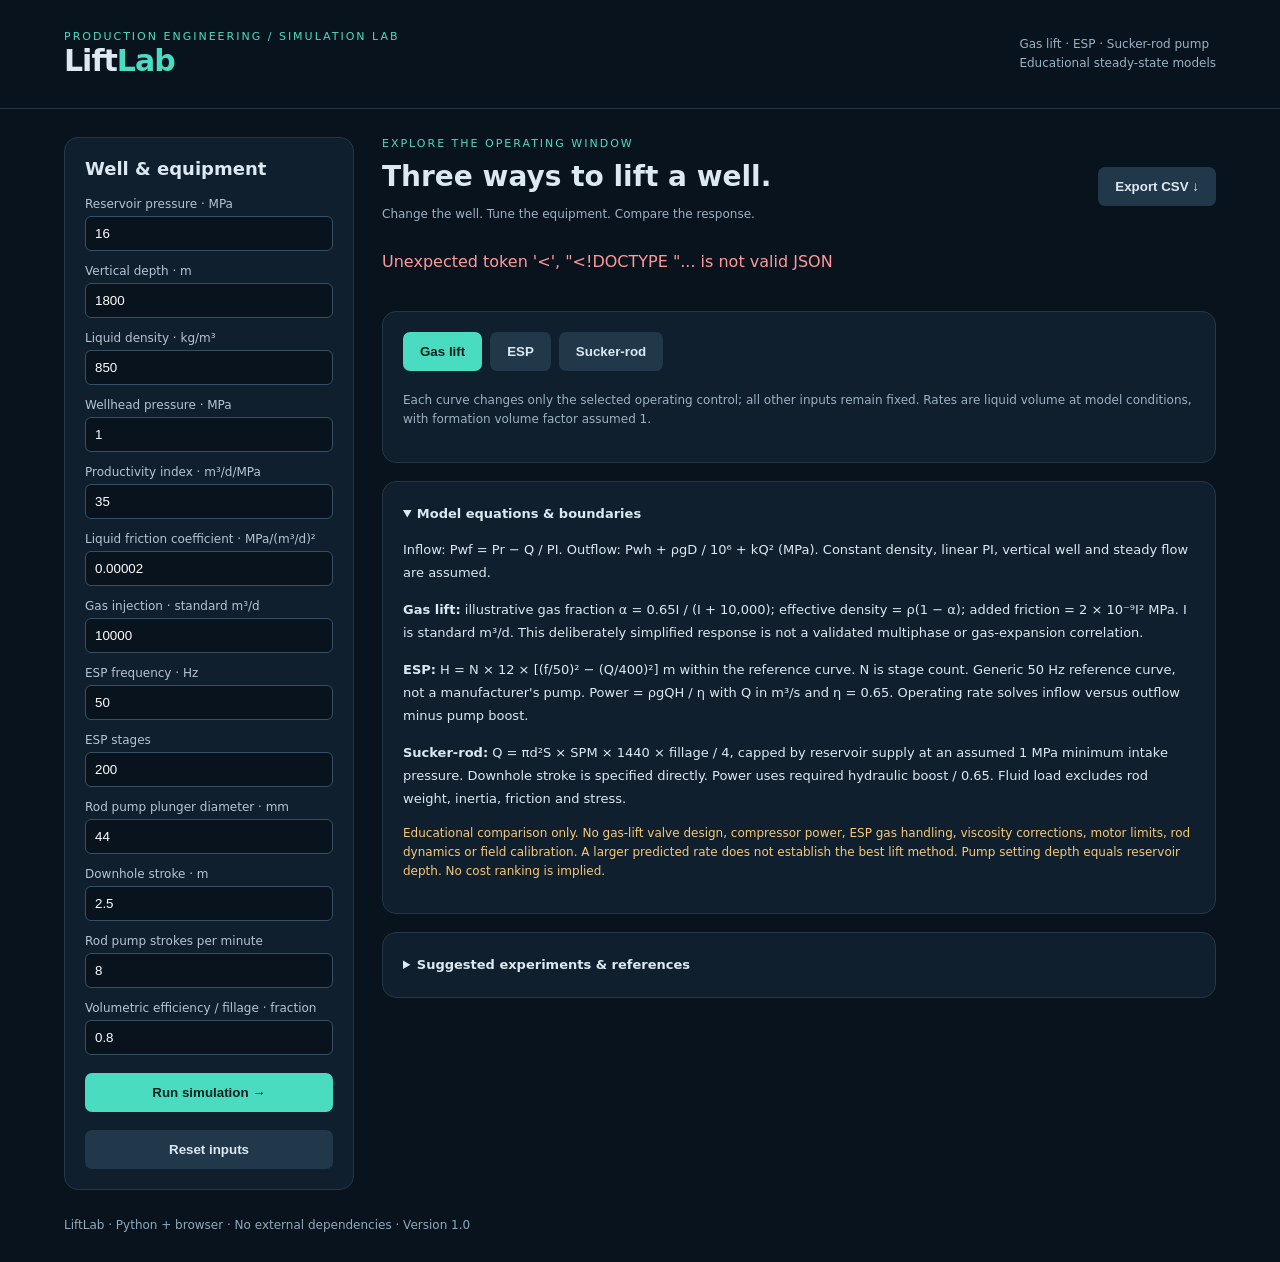
==== index.html @ a2ca7c33 "Build artificial lift simulator with gas lift, ESP and rod pump models" ====
<!doctype html><html lang="en"><head><meta charset="utf-8"><meta name="viewport" content="width=device-width,initial-scale=1"><title>LiftLab · Artificial Lift Simulator</title>
<style>
:root{color-scheme:dark;font-family:Inter,system-ui,sans-serif;background:#09131e;color:#dce8f2}*{box-sizing:border-box}body{margin:0}header{padding:30px 5vw;border-bottom:1px solid #243746;display:flex;justify-content:space-between;align-items:center}h1{margin:0;font-size:30px;letter-spacing:-1px}h1 span{color:#49dcc1}.tag{font-size:11px;letter-spacing:2px;color:#49dcc1}main{display:grid;grid-template-columns:290px 1fr;gap:28px;padding:28px 5vw}aside,.panel,.card{background:#101f2d;border:1px solid #243746;border-radius:14px;padding:20px}h2{font-size:18px;margin:0 0 18px}h3{font-size:15px;margin:0 0 12px}label{display:block;font-size:12px;color:#b3c5d4;margin:13px 0 5px}input{width:100%;background:#09131e;border:1px solid #365063;color:white;border-radius:6px;padding:9px}button{border:0;border-radius:7px;padding:12px 17px;background:#49dcc1;color:#09241e;font-weight:700;cursor:pointer}button.secondary{background:#21384a;color:#dce8f2}aside button{width:100%;margin-top:18px}.cards{display:grid;grid-template-columns:repeat(3,1fr);gap:15px;margin:20px 0}.value{font-size:32px;font-weight:700;margin:14px 0 6px}.muted,small{color:#9bb2c4;font-size:12px;line-height:1.6}.panel{margin-bottom:18px}.tabs{display:flex;gap:8px;margin-bottom:20px;flex-wrap:wrap}.tabs button.active{background:#49dcc1;color:#09241e}.chart{width:100%;height:auto;display:block}.intro{display:flex;justify-content:space-between;gap:20px;align-items:center}details{line-height:1.8;font-size:13px}summary{cursor:pointer;font-weight:700}.notice{color:#f7c875;font-size:12px;line-height:1.6}#error{color:#ff9999}footer{padding:0 5vw 30px;color:#91a9bb;font-size:12px}a{color:#49dcc1}@media(max-width:950px){main{grid-template-columns:1fr}.cards{grid-template-columns:1fr}aside{display:grid;grid-template-columns:1fr 1fr;gap:0 15px}.intro{display:block}}
</style></head><body><header><div><div class="tag">PRODUCTION ENGINEERING / SIMULATION LAB</div><h1>Lift<span>Lab</span></h1></div><small>Gas lift · ESP · Sucker-rod pump<br>Educational steady-state models</small></header><main>
<aside><h2>Well & equipment</h2><form id="controls">
<label for="reservoir_mpa">Reservoir pressure · MPa</label><input id="reservoir_mpa" type="number" value="16" min="0.1" max="100" step="0.1" required>
<label for="depth_m">Vertical depth · m</label><input id="depth_m" type="number" value="1800" min="100" max="6000" required>
<label for="density">Liquid density · kg/m³</label><input id="density" type="number" value="850" min="500" max="1500" required>
<label for="whp_mpa">Wellhead pressure · MPa</label><input id="whp_mpa" type="number" value="1" min="0" max="50" step="0.1" required>
<label for="pi">Productivity index · m³/d/MPa</label><input id="pi" type="number" value="35" min="0.1" max="500" step="0.1" required>
<label for="friction">Liquid friction coefficient · MPa/(m³/d)²</label><input id="friction" type="number" value="0.00002" min="0" max="0.01" step="0.000001" required>
<label for="injection">Gas injection · standard m³/d</label><input id="injection" type="number" value="10000" min="0" max="40000" step="100" required>
<label for="frequency">ESP frequency · Hz</label><input id="frequency" type="number" value="50" min="30" max="70" required>
<label for="stages">ESP stages</label><input id="stages" type="number" value="200" min="1" max="500" required>
<label for="diameter">Rod pump plunger diameter · mm</label><input id="diameter" type="number" value="44" min="20" max="100" required>
<label for="stroke">Downhole stroke · m</label><input id="stroke" type="number" value="2.5" min="0.1" max="10" step="0.1" required>
<label for="spm">Rod pump strokes per minute</label><input id="spm" type="number" value="8" min="1" max="15" step="0.5" required>
<label for="fillage">Volumetric efficiency / fillage · fraction</label><input id="fillage" type="number" value="0.8" min="0.05" max="1" step="0.05" required>
<button type="submit">Run simulation →</button><button class="secondary" type="reset">Reset inputs</button></form></aside>
<section><div class="intro"><div><div class="tag">EXPLORE THE OPERATING WINDOW</div><h2 style="font-size:28px;margin:10px 0">Three ways to lift a well.</h2><p class="muted">Change the well. Tune the equipment. Compare the response.</p></div><button class="secondary" id="export" disabled>Export CSV ↓</button></div><p id="error" role="alert"></p><p id="baseline" class="muted"></p><div class="cards" id="cards"></div>
<div class="panel"><div class="tabs"><button data-tab="gas" class="active">Gas lift</button><button data-tab="esp" class="secondary">ESP</button><button data-tab="rod" class="secondary">Sucker-rod</button></div><h3 id="chart-title"></h3><div id="chart"></div><p id="detail" class="muted"></p><p class="muted">Each curve changes only the selected operating control; all other inputs remain fixed. Rates are liquid volume at model conditions, with formation volume factor assumed 1.</p></div>
<div class="panel"><details open><summary>Model equations & boundaries</summary><p>Inflow: Pwf = Pr − Q / PI. Outflow: Pwh + ρgD / 10⁶ + kQ² (MPa). Constant density, linear PI, vertical well and steady flow are assumed.</p><p><b>Gas lift:</b> illustrative gas fraction α = 0.65I / (I + 10,000); effective density = ρ(1 − α); added friction = 2 × 10⁻⁹I² MPa. I is standard m³/d. This deliberately simplified response is not a validated multiphase or gas-expansion correlation.</p><p><b>ESP:</b> H = N × 12 × [(f/50)² − (Q/400)²] m within the reference curve. N is stage count. Generic 50 Hz reference curve, not a manufacturer's pump. Power = ρgQH / η with Q in m³/s and η = 0.65. Operating rate solves inflow versus outflow minus pump boost.</p><p><b>Sucker-rod:</b> Q = πd²S × SPM × 1440 × fillage / 4, capped by reservoir supply at an assumed 1 MPa minimum intake pressure. Downhole stroke is specified directly. Power uses required hydraulic boost / 0.65. Fluid load excludes rod weight, inertia, friction and stress.</p><p class="notice">Educational comparison only. No gas-lift valve design, compressor power, ESP gas handling, viscosity corrections, motor limits, rod dynamics or field calibration. A larger predicted rate does not establish the best lift method. Pump setting depth equals reservoir depth. No cost ranking is implied.</p></details></div>
<div class="panel"><details><summary>Suggested experiments & references</summary><ol><li>Sweep gas injection and observe the competition between density reduction and friction.</li><li>Change ESP frequency or stage count and inspect the production response.</li><li>Reduce reservoir pressure and increase rod-pump speed to observe the supply cap.</li></ol><p><a href="https://www.slb.com/resource-library/oilfield-review/defining-series/defining-artificial-lift">SLB: Artificial lift</a> · <a href="https://www.ksb.com/en-global/centrifugal-pump-lexicon/article/pump-affinity-laws-1117584">KSB: Pump affinity laws</a></p><p>These references support the operating principles; all numerical equipment curves and gas-lift coefficients here are illustrative assumptions.</p></details></div></section></main><footer>LiftLab · Python + browser · No external dependencies · Version 1.0</footer>
<script>
let result=null,tab='gas';const $=id=>document.getElementById(id),fmt=n=>n.toLocaleString(undefined,{maximumFractionDigits:1});
const wells=['reservoir_mpa','depth_m','density','whp_mpa','pi','friction'],settings=['injection','frequency','stages','diameter','stroke','spm','fillage'];
async function run(e){if(e)e.preventDefault();$('error').textContent='';try{const read=ids=>Object.fromEntries(ids.map(id=>[id,Number($(id).value)]));const response=await fetch('/simulate',{method:'POST',headers:{'Content-Type':'application/json'},body:JSON.stringify({well:read(wells),settings:read(settings)})});const data=await response.json();if(!response.ok)throw Error(data.error);result=data;$('export').disabled=false;render()}catch(err){result=null;$('export').disabled=true;$('cards').textContent='';$('chart').textContent='';$('baseline').textContent='';$('detail').textContent='';$('error').textContent=err.message}}
function render(){if(!result)return;$('baseline').textContent='Unassisted reference: '+fmt(result.natural)+' m³/d · Results reflect the last simulation run.';const names={gas:'Gas lift',esp:'Electric submersible pump',rod:'Sucker-rod pump'};$('cards').innerHTML=['gas','esp','rod'].map(k=>`<div class="card"><h3>${names[k]}</h3><div class="value">${fmt(result[k].rate)}</div><small>m³/d liquid rate<br>Flowing pressure: ${fmt(result[k].pwf)} MPa</small></div>`).join('');
const labels={gas:['Gas injection response','Injection · standard m³/d'],esp:['ESP frequency response','Frequency · Hz'],rod:['Stroke-rate response','Strokes per minute']};$('chart-title').textContent=labels[tab][0];
const points=result.curves[tab],xmin=points[0][0],xmax=points.at(-1)[0],ymax=Math.max(1,...points.map(p=>p[1]))*1.15;const x=v=>70+(v-xmin)/(xmax-xmin)*650,y=v=>270-v/ymax*230;let svg=`<svg class="chart" viewBox="0 0 780 340" role="img" aria-label="${labels[tab][0]}: liquid production versus operating control"><text x="70" y="20" fill="#9bb2c4" font-size="12">Liquid rate · m³/d</text>`;for(let i=0;i<=4;i++){let v=ymax*i/4;svg+=`<line x1="70" x2="720" y1="${y(v)}" y2="${y(v)}" stroke="#294050"/><text x="60" y="${y(v)+4}" text-anchor="end" fill="#9bb2c4" font-size="11">${fmt(v)}</text>`;let xv=xmin+(xmax-xmin)*i/4;svg+=`<text x="${x(xv)}" y="292" text-anchor="middle" fill="#9bb2c4" font-size="11">${fmt(xv)}</text>`}svg+=`<polyline fill="none" stroke="#49dcc1" stroke-width="3" points="${points.map(p=>`${x(p[0])},${y(p[1])}`).join(' ')}"/>`;const key={gas:'injection',esp:'frequency',rod:'spm'}[tab],current=result.inputs.settings[key];svg+=`<circle cx="${x(current)}" cy="${y(result[tab].rate)}" r="6" fill="#f7c875"/><text x="395" y="325" text-anchor="middle" fill="#9bb2c4" font-size="12">${labels[tab][1]} · yellow marker = current setting</text></svg>`;$('chart').innerHTML=svg;
$('detail').textContent=tab==='gas'?`Effective density: ${fmt(result.gas.density)} kg/m³ · Injection-friction penalty: ${fmt(result.gas.penalty)} MPa. Compressor power is not modeled.`:tab==='esp'?`Pump head: ${fmt(result.esp.head)} m · Estimated input power: ${fmt(result.esp.power)} kW · ${result.esp.status}.`:`Estimated input power: ${fmt(result.rod.power)} kW · Differential fluid load: ${fmt(result.rod.load)} kN · ${result.rod.limited?'Reservoir supply capped; reduce speed or displacement.':'Displacement-limited rate.'} ${result.rod.boost===0?'No additional hydraulic boost required; mechanical losses are omitted.':''}`;
}
$('controls').addEventListener('submit',run);$('controls').addEventListener('reset',()=>setTimeout(run,0));document.querySelectorAll('[data-tab]').forEach(b=>b.onclick=()=>{tab=b.dataset.tab;document.querySelectorAll('[data-tab]').forEach(c=>c.className=c===b?'active':'secondary');render()});$('export').onclick=()=>{if(!result)return;let rows=[['section','parameter','value','unit']];const units={reservoir_mpa:'MPa',depth_m:'m',density:'kg/m3',whp_mpa:'MPa',pi:'m3/day/MPa',friction:'MPa/(m3/day)^2',injection:'standard m3/day',frequency:'Hz',stages:'count',spm:'strokes/min',diameter:'mm',stroke:'m',fillage:'fraction'};for(const group of Object.values(result.inputs))for(const [k,v] of Object.entries(group))rows.push(['input',k,v,units[k]]);rows.push(['natural','rate',result.natural,'m3/day']);for(const k of ['gas','esp','rod'])rows.push([k,'rate',result[k].rate,'m3/day']);for(const [k,points] of Object.entries(result.curves))for(const [x,y] of points)rows.push([k+'_sweep',x,y,'x: '+units[{gas:'injection',esp:'frequency',rod:'spm'}[k]]+'; y: m3/day']);const url=URL.createObjectURL(new Blob([rows.map(r=>r.join(',')).join('\n')],{type:'text/csv'}));const a=document.createElement('a');a.href=url;a.download='liftlab-results.csv';a.click();setTimeout(()=>URL.revokeObjectURL(url),1000)};run();
</script></body></html>
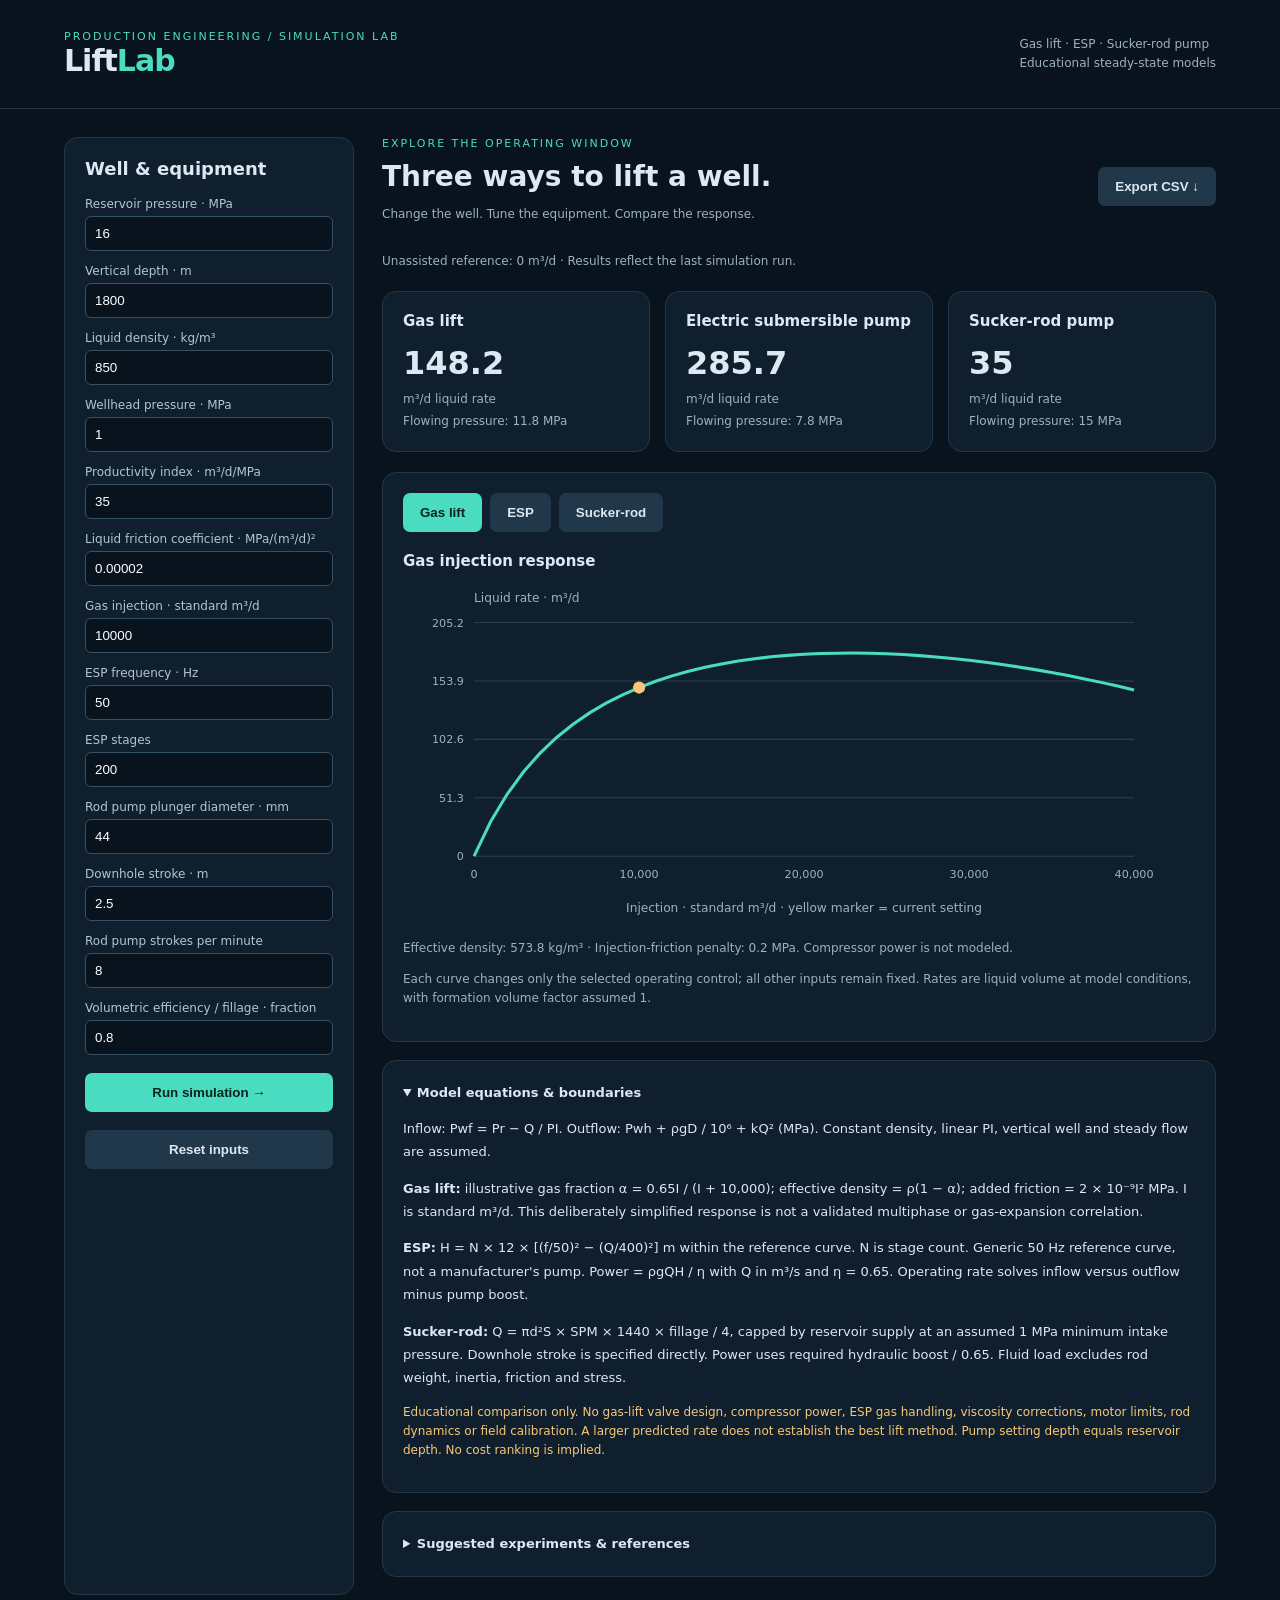
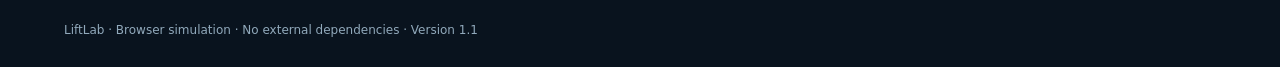
==== commit e0012c70: "Run lift simulations in browser for static Netlify deployment" ====
--- a/index.html
+++ b/index.html
@@ -20,11 +20,28 @@
 <section><div class="intro"><div><div class="tag">EXPLORE THE OPERATING WINDOW</div><h2 style="font-size:28px;margin:10px 0">Three ways to lift a well.</h2><p class="muted">Change the well. Tune the equipment. Compare the response.</p></div><button class="secondary" id="export" disabled>Export CSV ↓</button></div><p id="error" role="alert"></p><p id="baseline" class="muted"></p><div class="cards" id="cards"></div>
 <div class="panel"><div class="tabs"><button data-tab="gas" class="active">Gas lift</button><button data-tab="esp" class="secondary">ESP</button><button data-tab="rod" class="secondary">Sucker-rod</button></div><h3 id="chart-title"></h3><div id="chart"></div><p id="detail" class="muted"></p><p class="muted">Each curve changes only the selected operating control; all other inputs remain fixed. Rates are liquid volume at model conditions, with formation volume factor assumed 1.</p></div>
 <div class="panel"><details open><summary>Model equations & boundaries</summary><p>Inflow: Pwf = Pr − Q / PI. Outflow: Pwh + ρgD / 10⁶ + kQ² (MPa). Constant density, linear PI, vertical well and steady flow are assumed.</p><p><b>Gas lift:</b> illustrative gas fraction α = 0.65I / (I + 10,000); effective density = ρ(1 − α); added friction = 2 × 10⁻⁹I² MPa. I is standard m³/d. This deliberately simplified response is not a validated multiphase or gas-expansion correlation.</p><p><b>ESP:</b> H = N × 12 × [(f/50)² − (Q/400)²] m within the reference curve. N is stage count. Generic 50 Hz reference curve, not a manufacturer's pump. Power = ρgQH / η with Q in m³/s and η = 0.65. Operating rate solves inflow versus outflow minus pump boost.</p><p><b>Sucker-rod:</b> Q = πd²S × SPM × 1440 × fillage / 4, capped by reservoir supply at an assumed 1 MPa minimum intake pressure. Downhole stroke is specified directly. Power uses required hydraulic boost / 0.65. Fluid load excludes rod weight, inertia, friction and stress.</p><p class="notice">Educational comparison only. No gas-lift valve design, compressor power, ESP gas handling, viscosity corrections, motor limits, rod dynamics or field calibration. A larger predicted rate does not establish the best lift method. Pump setting depth equals reservoir depth. No cost ranking is implied.</p></details></div>
-<div class="panel"><details><summary>Suggested experiments & references</summary><ol><li>Sweep gas injection and observe the competition between density reduction and friction.</li><li>Change ESP frequency or stage count and inspect the production response.</li><li>Reduce reservoir pressure and increase rod-pump speed to observe the supply cap.</li></ol><p><a href="https://www.slb.com/resource-library/oilfield-review/defining-series/defining-artificial-lift">SLB: Artificial lift</a> · <a href="https://www.ksb.com/en-global/centrifugal-pump-lexicon/article/pump-affinity-laws-1117584">KSB: Pump affinity laws</a></p><p>These references support the operating principles; all numerical equipment curves and gas-lift coefficients here are illustrative assumptions.</p></details></div></section></main><footer>LiftLab · Python + browser · No external dependencies · Version 1.0</footer>
+<div class="panel"><details><summary>Suggested experiments & references</summary><ol><li>Sweep gas injection and observe the competition between density reduction and friction.</li><li>Change ESP frequency or stage count and inspect the production response.</li><li>Reduce reservoir pressure and increase rod-pump speed to observe the supply cap.</li></ol><p><a href="https://www.slb.com/resource-library/oilfield-review/defining-series/defining-artificial-lift">SLB: Artificial lift</a> · <a href="https://www.ksb.com/en-global/centrifugal-pump-lexicon/article/pump-affinity-laws-1117584">KSB: Pump affinity laws</a></p><p>These references support the operating principles; all numerical equipment curves and gas-lift coefficients here are illustrative assumptions.</p></details></div></section></main><footer>LiftLab · Browser simulation · No external dependencies · Version 1.1</footer>
 <script>
+// Browser equivalent of models.py. Same SI units and educational assumptions.
+function simulate(data={}) {
+ const w={reservoir_mpa:16,depth_m:1800,density:850,whp_mpa:1,pi:35,friction:.00002,...data.well};
+ const s={injection:10000,frequency:50,stages:200,spm:8,diameter:44,stroke:2.5,fillage:.8,...data.settings};
+ for(const [k,v] of Object.entries({...w,...s}))if(!Number.isFinite(v)||v<0)throw Error(k+' must be finite and nonnegative');
+ for(const k of ['reservoir_mpa','depth_m','density','pi'])if(w[k]<=0)throw Error(k+' must be positive');
+ for(const k of ['frequency','stages','spm','diameter','stroke','fillage'])if(s[k]<=0)throw Error(k+' must be positive');
+ if(s.fillage>1)throw Error('Fillage cannot exceed 1');
+ const g=9.80665, inflow=q=>w.reservoir_mpa-q/w.pi;
+ const outflow=(q,rho=w.density)=>w.whp_mpa+rho*g*w.depth_m/1e6+w.friction*q*q;
+ function solve(required,upper=w.pi*w.reservoir_mpa){let hi=Math.min(upper,w.pi*w.reservoir_mpa),lo=0;if(inflow(0)<=required(0))return 0;if(inflow(hi)>=required(hi))return hi;for(let i=0;i<80;i++){let mid=(lo+hi)/2;if(inflow(mid)>required(mid))lo=mid;else hi=mid}return (lo+hi)/2}
+ function gas(injection){const alpha=.65*injection/(injection+10000),rho=w.density*(1-alpha),penalty=2e-9*injection**2,q=solve(q=>outflow(q,rho)+penalty);return {rate:q,pwf:inflow(q),density:rho,gas_fraction:alpha,penalty}}
+ function esp(frequency){const head=q=>s.stages*12*Math.max(0,(frequency/50)**2-(q/400)**2),runout=400*frequency/50,q=solve(q=>outflow(q)-w.density*g*head(q)/1e6,runout),limited=q>=runout*(1-1e-9);return {rate:q,pwf:inflow(q),head:head(q),power:w.density*g*(q/86400)*head(q)/.65/1000,limited,status:limited?'Outside pump curve: runout bound':q===0?'No flowing solution':'Pressure balance solved'}}
+ function rod(spm){const area=Math.PI*(s.diameter/1000)**2/4,displacement=area*s.stroke*spm*1440,capacity=displacement*s.fillage,supply=Math.max(0,w.pi*(w.reservoir_mpa-1)),q=Math.min(capacity,supply),boost=Math.max(0,outflow(q)-inflow(q));return {rate:q,pwf:inflow(q),displacement,capacity,power:boost*1e6*q/86400/.65/1000,load:boost*1e6*area/1000,limited:capacity>supply,boost}}
+ return {natural:solve(outflow),gas:gas(s.injection),esp:esp(s.frequency),rod:rod(s.spm),curves:{gas:Array.from({length:41},(_,i)=>[i*1000,gas(i*1000).rate]),esp:Array.from({length:41},(_,i)=>[i+30,esp(i+30).rate]),rod:Array.from({length:29},(_,i)=>[(i+2)/2,rod((i+2)/2).rate])},inputs:{well:w,settings:s}};
+}
+
 let result=null,tab='gas';const $=id=>document.getElementById(id),fmt=n=>n.toLocaleString(undefined,{maximumFractionDigits:1});
 const wells=['reservoir_mpa','depth_m','density','whp_mpa','pi','friction'],settings=['injection','frequency','stages','diameter','stroke','spm','fillage'];
-async function run(e){if(e)e.preventDefault();$('error').textContent='';try{const read=ids=>Object.fromEntries(ids.map(id=>[id,Number($(id).value)]));const response=await fetch('/simulate',{method:'POST',headers:{'Content-Type':'application/json'},body:JSON.stringify({well:read(wells),settings:read(settings)})});const data=await response.json();if(!response.ok)throw Error(data.error);result=data;$('export').disabled=false;render()}catch(err){result=null;$('export').disabled=true;$('cards').textContent='';$('chart').textContent='';$('baseline').textContent='';$('detail').textContent='';$('error').textContent=err.message}}
+async function run(e){if(e)e.preventDefault();$('error').textContent='';try{const read=ids=>Object.fromEntries(ids.map(id=>[id,Number($(id).value)]));result=simulate({well:read(wells),settings:read(settings)});$('export').disabled=false;render()}catch(err){result=null;$('export').disabled=true;$('cards').textContent='';$('chart').textContent='';$('baseline').textContent='';$('detail').textContent='';$('error').textContent=err.message}}
 function render(){if(!result)return;$('baseline').textContent='Unassisted reference: '+fmt(result.natural)+' m³/d · Results reflect the last simulation run.';const names={gas:'Gas lift',esp:'Electric submersible pump',rod:'Sucker-rod pump'};$('cards').innerHTML=['gas','esp','rod'].map(k=>`<div class="card"><h3>${names[k]}</h3><div class="value">${fmt(result[k].rate)}</div><small>m³/d liquid rate<br>Flowing pressure: ${fmt(result[k].pwf)} MPa</small></div>`).join('');
 const labels={gas:['Gas injection response','Injection · standard m³/d'],esp:['ESP frequency response','Frequency · Hz'],rod:['Stroke-rate response','Strokes per minute']};$('chart-title').textContent=labels[tab][0];
 const points=result.curves[tab],xmin=points[0][0],xmax=points.at(-1)[0],ymax=Math.max(1,...points.map(p=>p[1]))*1.15;const x=v=>70+(v-xmin)/(xmax-xmin)*650,y=v=>270-v/ymax*230;let svg=`<svg class="chart" viewBox="0 0 780 340" role="img" aria-label="${labels[tab][0]}: liquid production versus operating control"><text x="70" y="20" fill="#9bb2c4" font-size="12">Liquid rate · m³/d</text>`;for(let i=0;i<=4;i++){let v=ymax*i/4;svg+=`<line x1="70" x2="720" y1="${y(v)}" y2="${y(v)}" stroke="#294050"/><text x="60" y="${y(v)+4}" text-anchor="end" fill="#9bb2c4" font-size="11">${fmt(v)}</text>`;let xv=xmin+(xmax-xmin)*i/4;svg+=`<text x="${x(xv)}" y="292" text-anchor="middle" fill="#9bb2c4" font-size="11">${fmt(xv)}</text>`}svg+=`<polyline fill="none" stroke="#49dcc1" stroke-width="3" points="${points.map(p=>`${x(p[0])},${y(p[1])}`).join(' ')}"/>`;const key={gas:'injection',esp:'frequency',rod:'spm'}[tab],current=result.inputs.settings[key];svg+=`<circle cx="${x(current)}" cy="${y(result[tab].rate)}" r="6" fill="#f7c875"/><text x="395" y="325" text-anchor="middle" fill="#9bb2c4" font-size="12">${labels[tab][1]} · yellow marker = current setting</text></svg>`;$('chart').innerHTML=svg;
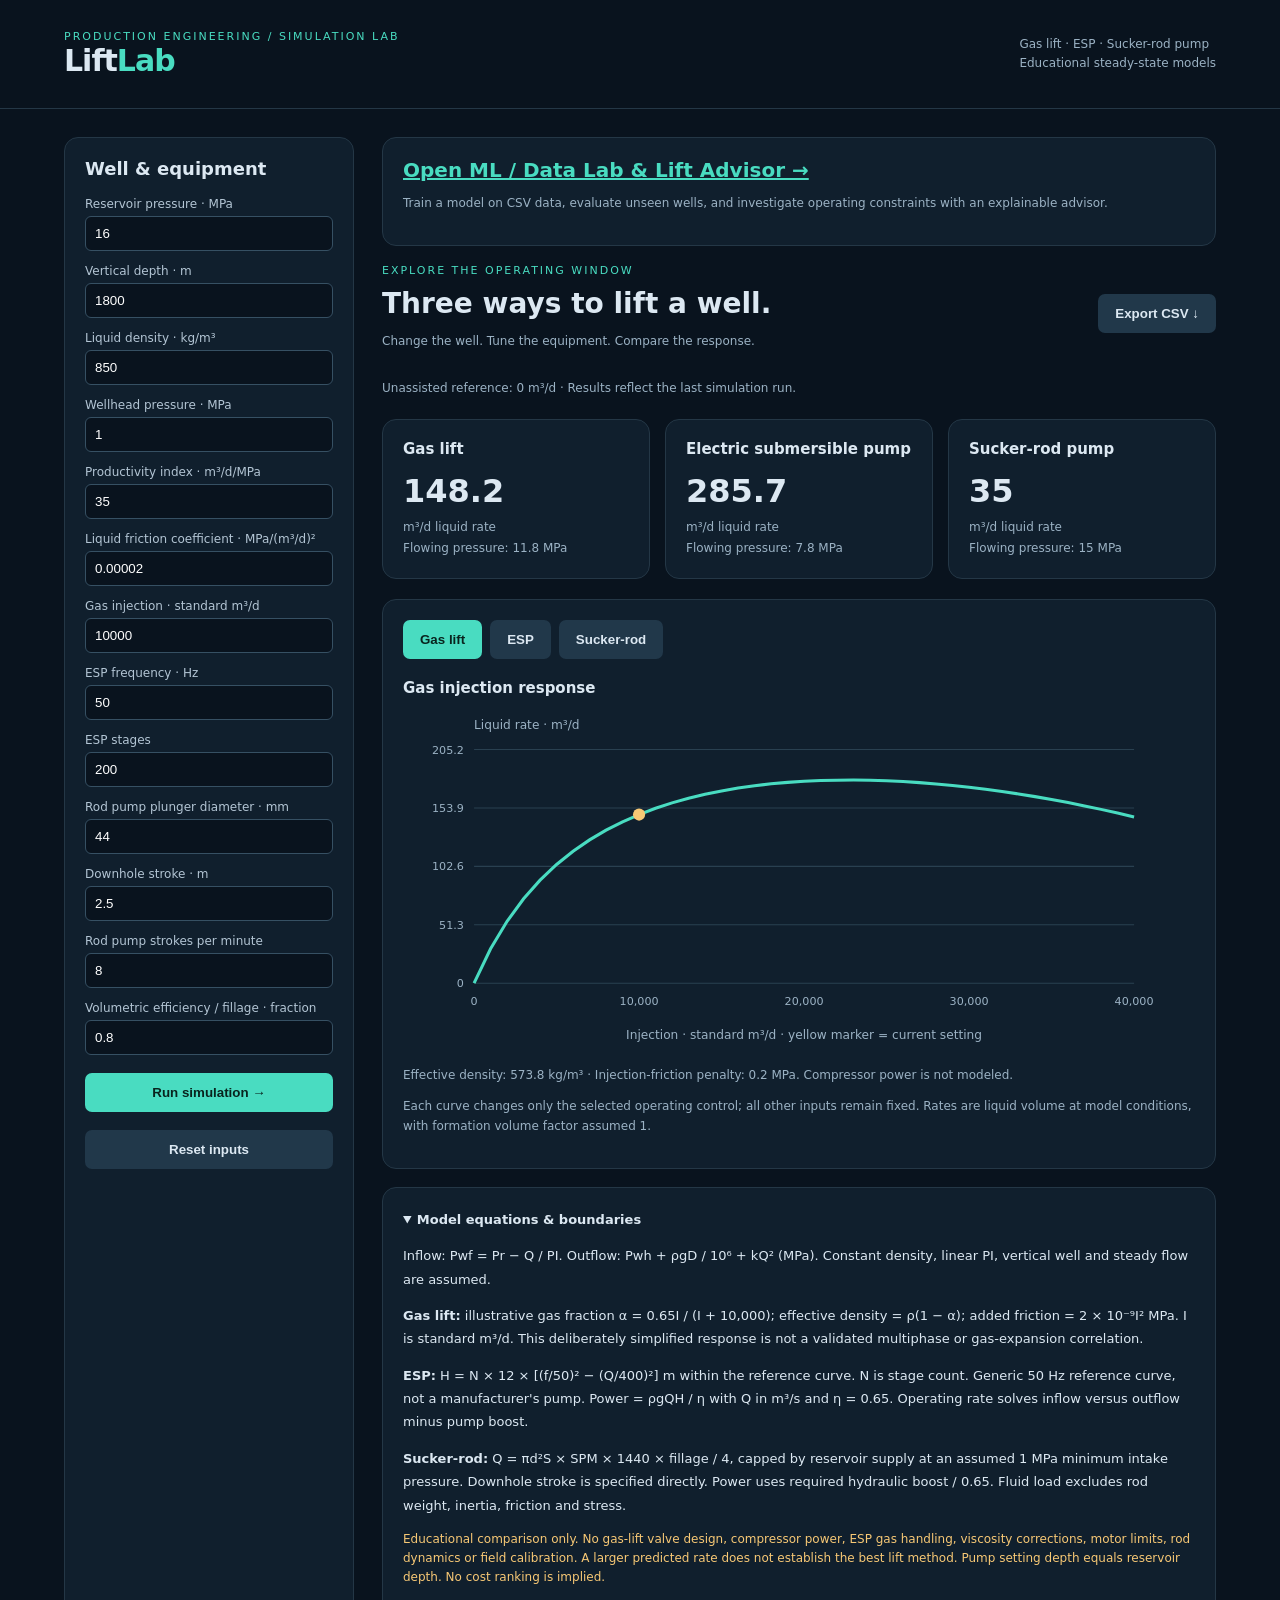
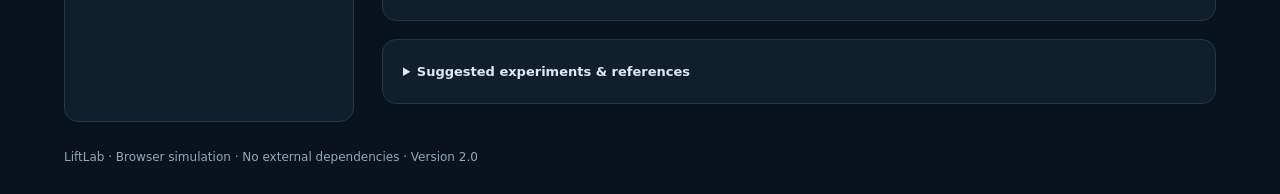
==== commit 6a63cfcb: "Add browser ML training, data analysis and explainable lift advisor" ====
--- a/index.html
+++ b/index.html
@@ -17,29 +17,12 @@
 <label for="spm">Rod pump strokes per minute</label><input id="spm" type="number" value="8" min="1" max="15" step="0.5" required>
 <label for="fillage">Volumetric efficiency / fillage · fraction</label><input id="fillage" type="number" value="0.8" min="0.05" max="1" step="0.05" required>
 <button type="submit">Run simulation →</button><button class="secondary" type="reset">Reset inputs</button></form></aside>
-<section><div class="intro"><div><div class="tag">EXPLORE THE OPERATING WINDOW</div><h2 style="font-size:28px;margin:10px 0">Three ways to lift a well.</h2><p class="muted">Change the well. Tune the equipment. Compare the response.</p></div><button class="secondary" id="export" disabled>Export CSV ↓</button></div><p id="error" role="alert"></p><p id="baseline" class="muted"></p><div class="cards" id="cards"></div>
+<section><div class="panel"><a href="lab.html" style="font-size:20px;font-weight:700">Open ML / Data Lab & Lift Advisor →</a><p class="muted">Train a model on CSV data, evaluate unseen wells, and investigate operating constraints with an explainable advisor.</p></div><div class="intro"><div><div class="tag">EXPLORE THE OPERATING WINDOW</div><h2 style="font-size:28px;margin:10px 0">Three ways to lift a well.</h2><p class="muted">Change the well. Tune the equipment. Compare the response.</p></div><button class="secondary" id="export" disabled>Export CSV ↓</button></div><p id="error" role="alert"></p><p id="baseline" class="muted"></p><div class="cards" id="cards"></div>
 <div class="panel"><div class="tabs"><button data-tab="gas" class="active">Gas lift</button><button data-tab="esp" class="secondary">ESP</button><button data-tab="rod" class="secondary">Sucker-rod</button></div><h3 id="chart-title"></h3><div id="chart"></div><p id="detail" class="muted"></p><p class="muted">Each curve changes only the selected operating control; all other inputs remain fixed. Rates are liquid volume at model conditions, with formation volume factor assumed 1.</p></div>
 <div class="panel"><details open><summary>Model equations & boundaries</summary><p>Inflow: Pwf = Pr − Q / PI. Outflow: Pwh + ρgD / 10⁶ + kQ² (MPa). Constant density, linear PI, vertical well and steady flow are assumed.</p><p><b>Gas lift:</b> illustrative gas fraction α = 0.65I / (I + 10,000); effective density = ρ(1 − α); added friction = 2 × 10⁻⁹I² MPa. I is standard m³/d. This deliberately simplified response is not a validated multiphase or gas-expansion correlation.</p><p><b>ESP:</b> H = N × 12 × [(f/50)² − (Q/400)²] m within the reference curve. N is stage count. Generic 50 Hz reference curve, not a manufacturer's pump. Power = ρgQH / η with Q in m³/s and η = 0.65. Operating rate solves inflow versus outflow minus pump boost.</p><p><b>Sucker-rod:</b> Q = πd²S × SPM × 1440 × fillage / 4, capped by reservoir supply at an assumed 1 MPa minimum intake pressure. Downhole stroke is specified directly. Power uses required hydraulic boost / 0.65. Fluid load excludes rod weight, inertia, friction and stress.</p><p class="notice">Educational comparison only. No gas-lift valve design, compressor power, ESP gas handling, viscosity corrections, motor limits, rod dynamics or field calibration. A larger predicted rate does not establish the best lift method. Pump setting depth equals reservoir depth. No cost ranking is implied.</p></details></div>
-<div class="panel"><details><summary>Suggested experiments & references</summary><ol><li>Sweep gas injection and observe the competition between density reduction and friction.</li><li>Change ESP frequency or stage count and inspect the production response.</li><li>Reduce reservoir pressure and increase rod-pump speed to observe the supply cap.</li></ol><p><a href="https://www.slb.com/resource-library/oilfield-review/defining-series/defining-artificial-lift">SLB: Artificial lift</a> · <a href="https://www.ksb.com/en-global/centrifugal-pump-lexicon/article/pump-affinity-laws-1117584">KSB: Pump affinity laws</a></p><p>These references support the operating principles; all numerical equipment curves and gas-lift coefficients here are illustrative assumptions.</p></details></div></section></main><footer>LiftLab · Browser simulation · No external dependencies · Version 1.1</footer>
-<script>
-// Browser equivalent of models.py. Same SI units and educational assumptions.
-function simulate(data={}) {
- const w={reservoir_mpa:16,depth_m:1800,density:850,whp_mpa:1,pi:35,friction:.00002,...data.well};
- const s={injection:10000,frequency:50,stages:200,spm:8,diameter:44,stroke:2.5,fillage:.8,...data.settings};
- for(const [k,v] of Object.entries({...w,...s}))if(!Number.isFinite(v)||v<0)throw Error(k+' must be finite and nonnegative');
- for(const k of ['reservoir_mpa','depth_m','density','pi'])if(w[k]<=0)throw Error(k+' must be positive');
- for(const k of ['frequency','stages','spm','diameter','stroke','fillage'])if(s[k]<=0)throw Error(k+' must be positive');
- if(s.fillage>1)throw Error('Fillage cannot exceed 1');
- const g=9.80665, inflow=q=>w.reservoir_mpa-q/w.pi;
- const outflow=(q,rho=w.density)=>w.whp_mpa+rho*g*w.depth_m/1e6+w.friction*q*q;
- function solve(required,upper=w.pi*w.reservoir_mpa){let hi=Math.min(upper,w.pi*w.reservoir_mpa),lo=0;if(inflow(0)<=required(0))return 0;if(inflow(hi)>=required(hi))return hi;for(let i=0;i<80;i++){let mid=(lo+hi)/2;if(inflow(mid)>required(mid))lo=mid;else hi=mid}return (lo+hi)/2}
- function gas(injection){const alpha=.65*injection/(injection+10000),rho=w.density*(1-alpha),penalty=2e-9*injection**2,q=solve(q=>outflow(q,rho)+penalty);return {rate:q,pwf:inflow(q),density:rho,gas_fraction:alpha,penalty}}
- function esp(frequency){const head=q=>s.stages*12*Math.max(0,(frequency/50)**2-(q/400)**2),runout=400*frequency/50,q=solve(q=>outflow(q)-w.density*g*head(q)/1e6,runout),limited=q>=runout*(1-1e-9);return {rate:q,pwf:inflow(q),head:head(q),power:w.density*g*(q/86400)*head(q)/.65/1000,limited,status:limited?'Outside pump curve: runout bound':q===0?'No flowing solution':'Pressure balance solved'}}
- function rod(spm){const area=Math.PI*(s.diameter/1000)**2/4,displacement=area*s.stroke*spm*1440,capacity=displacement*s.fillage,supply=Math.max(0,w.pi*(w.reservoir_mpa-1)),q=Math.min(capacity,supply),boost=Math.max(0,outflow(q)-inflow(q));return {rate:q,pwf:inflow(q),displacement,capacity,power:boost*1e6*q/86400/.65/1000,load:boost*1e6*area/1000,limited:capacity>supply,boost}}
- return {natural:solve(outflow),gas:gas(s.injection),esp:esp(s.frequency),rod:rod(s.spm),curves:{gas:Array.from({length:41},(_,i)=>[i*1000,gas(i*1000).rate]),esp:Array.from({length:41},(_,i)=>[i+30,esp(i+30).rate]),rod:Array.from({length:29},(_,i)=>[(i+2)/2,rod((i+2)/2).rate])},inputs:{well:w,settings:s}};
-}
-
-let result=null,tab='gas';const $=id=>document.getElementById(id),fmt=n=>n.toLocaleString(undefined,{maximumFractionDigits:1});
+<div class="panel"><details><summary>Suggested experiments & references</summary><ol><li>Sweep gas injection and observe the competition between density reduction and friction.</li><li>Change ESP frequency or stage count and inspect the production response.</li><li>Reduce reservoir pressure and increase rod-pump speed to observe the supply cap.</li></ol><p><a href="https://www.slb.com/resource-library/oilfield-review/defining-series/defining-artificial-lift">SLB: Artificial lift</a> · <a href="https://www.ksb.com/en-global/centrifugal-pump-lexicon/article/pump-affinity-laws-1117584">KSB: Pump affinity laws</a></p><p>These references support the operating principles; all numerical equipment curves and gas-lift coefficients here are illustrative assumptions.</p></details></div></section></main><footer>LiftLab · Browser simulation · No external dependencies · Version 2.0</footer>
+<script src="engine.js"></script>
+<script>let result=null,tab='gas';const $=id=>document.getElementById(id),fmt=n=>n.toLocaleString(undefined,{maximumFractionDigits:1});
 const wells=['reservoir_mpa','depth_m','density','whp_mpa','pi','friction'],settings=['injection','frequency','stages','diameter','stroke','spm','fillage'];
 async function run(e){if(e)e.preventDefault();$('error').textContent='';try{const read=ids=>Object.fromEntries(ids.map(id=>[id,Number($(id).value)]));result=simulate({well:read(wells),settings:read(settings)});$('export').disabled=false;render()}catch(err){result=null;$('export').disabled=true;$('cards').textContent='';$('chart').textContent='';$('baseline').textContent='';$('detail').textContent='';$('error').textContent=err.message}}
 function render(){if(!result)return;$('baseline').textContent='Unassisted reference: '+fmt(result.natural)+' m³/d · Results reflect the last simulation run.';const names={gas:'Gas lift',esp:'Electric submersible pump',rod:'Sucker-rod pump'};$('cards').innerHTML=['gas','esp','rod'].map(k=>`<div class="card"><h3>${names[k]}</h3><div class="value">${fmt(result[k].rate)}</div><small>m³/d liquid rate<br>Flowing pressure: ${fmt(result[k].pwf)} MPa</small></div>`).join('');
